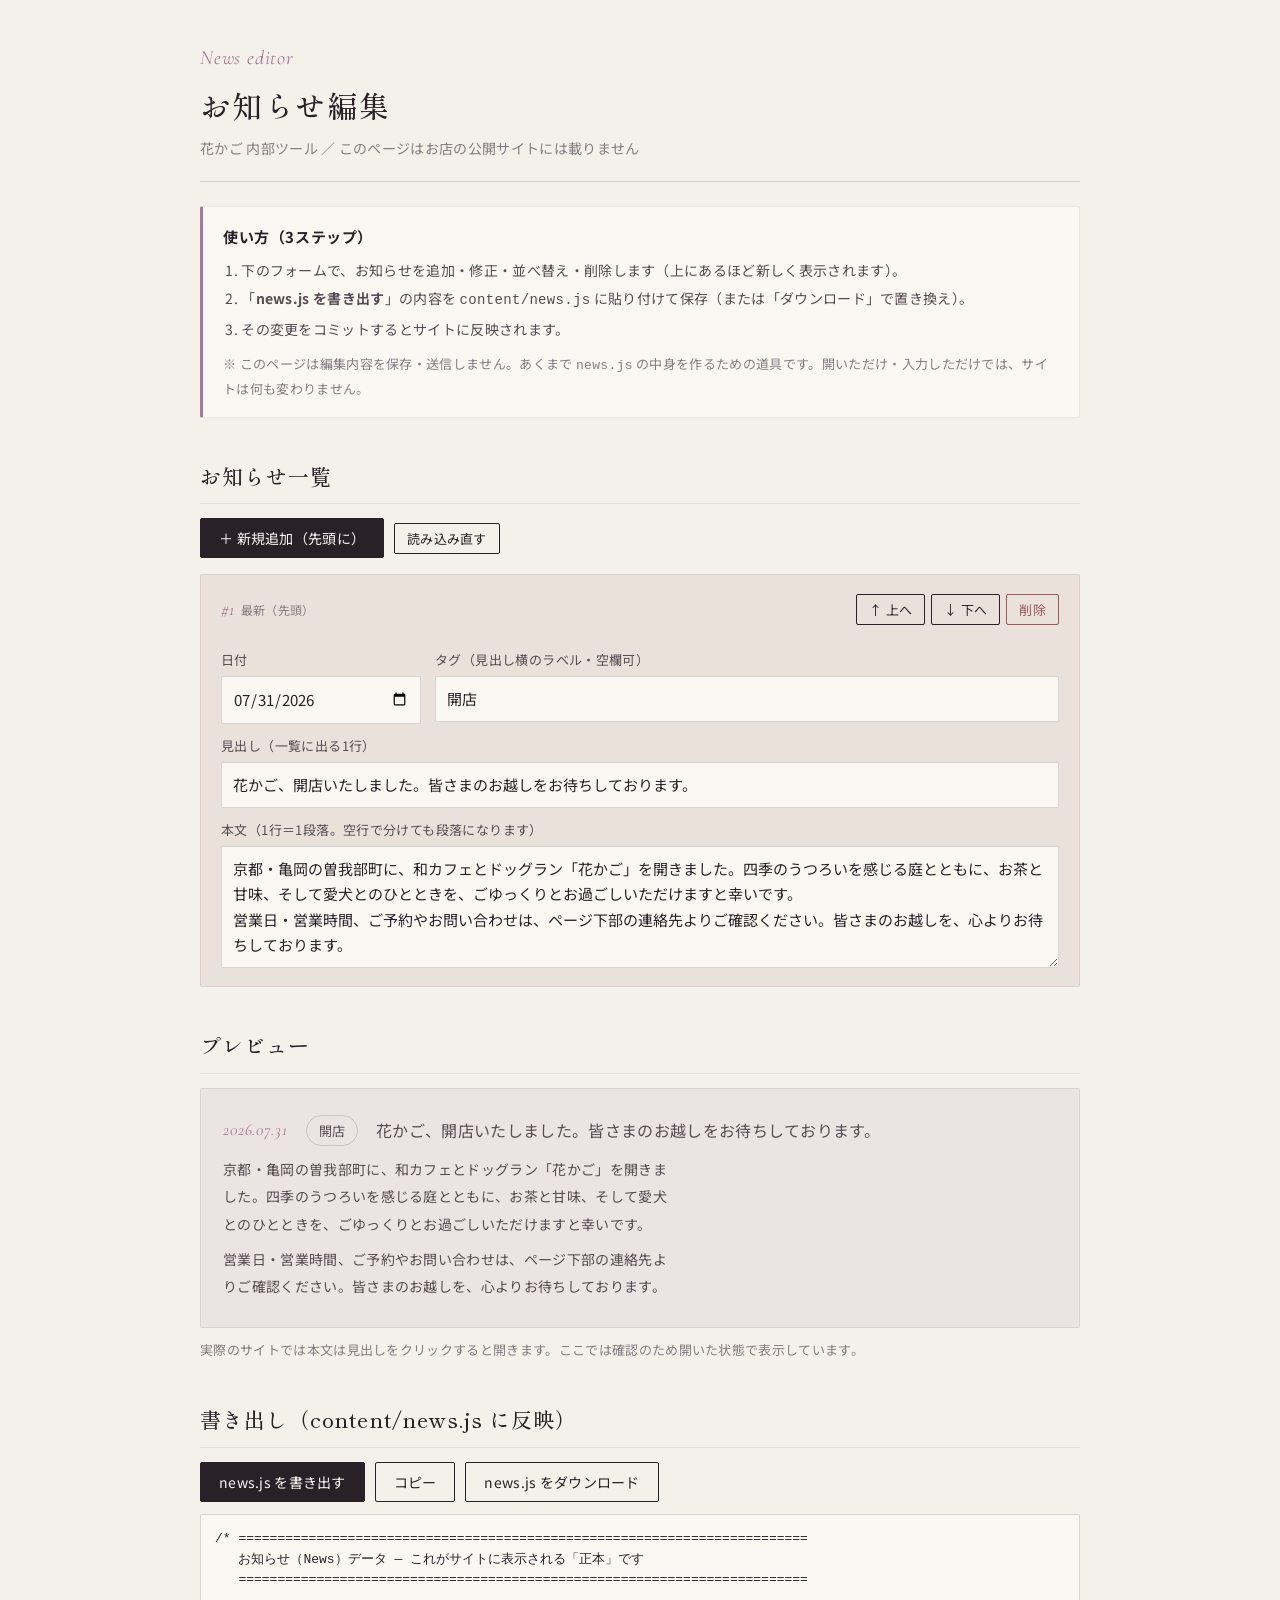
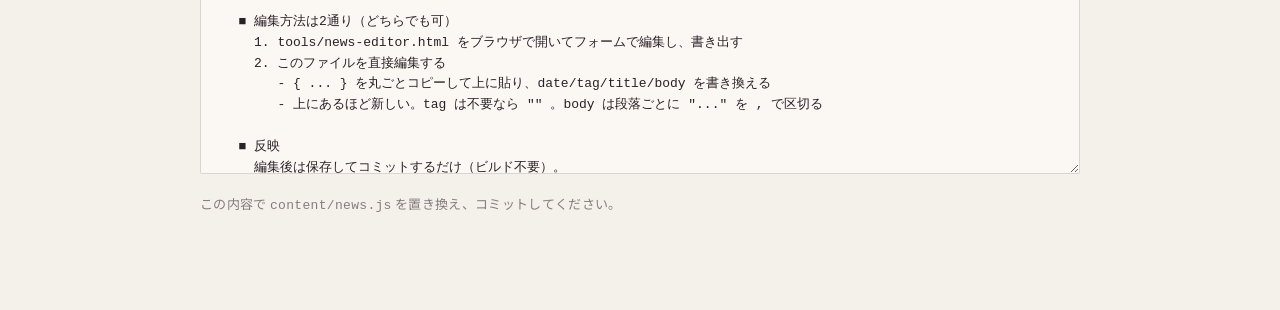
==== tools/news-editor.html @ 2a4c5643 "お知らせ編集用の静的エディタ(tools/news-editor.html)を追加 - ブラウザで開きフォームで追加/修正/並べ替え/削除→news.jsを書き出す - 現在のnews.jsを自動読込" ====
<!doctype html>
<html lang="ja">
<head>
<meta charset="utf-8">
<meta name="viewport" content="width=device-width, initial-scale=1">
<title>お知らせ編集 — 花かご（内部ツール）</title>
<link rel="icon" href="data:,">
<style>
  @import url('https://fonts.googleapis.com/css2?family=Shippori+Mincho:wght@500;600&family=Noto+Sans+JP:wght@300;400;500;700&family=Cormorant+Garamond:ital@1&display=swap');

  :root{
    --kinari:#f4f0ea; --kinari-2:#ebe4e3; --washi:#e9e1da; --shoji:#fbf8f4;
    --sumi:#2a2028; --sumi-2:#574c53; --sumi-3:#877c83; --sumi-4:#b6abb1;
    --hana:#aa7699; --hana-deep:#6b3f5c; --hana-pale:#eee1ea;
    --line:rgba(42,32,40,.16); --line-soft:rgba(42,32,40,.08);
    --jp:'Noto Sans JP','Hiragino Kaku Gothic ProN','Yu Gothic',sans-serif;
    --mincho:'Shippori Mincho','Hiragino Mincho ProN','Yu Mincho',serif;
    --en:'Cormorant Garamond',Georgia,serif;
  }
  *{box-sizing:border-box}
  body{
    margin:0; background:var(--kinari); color:var(--sumi);
    font-family:var(--jp); line-height:1.8; -webkit-font-smoothing:antialiased;
    letter-spacing:.02em;
  }
  .wrap{max-width:920px; margin:0 auto; padding:40px 20px 96px}

  header.page{border-bottom:1px solid var(--line); padding-bottom:20px; margin-bottom:24px}
  header.page .eyebrow{font-family:var(--en); font-style:italic; color:var(--hana); font-size:20px; letter-spacing:.04em}
  header.page h1{font-family:var(--mincho); font-weight:500; font-size:30px; letter-spacing:.06em; margin:2px 0 4px}
  header.page .sub{color:var(--sumi-3); font-size:14px}

  .guide{background:var(--shoji); border:1px solid var(--line-soft); border-left:3px solid var(--hana); padding:16px 20px; margin-bottom:32px; border-radius:2px}
  .guide h2{font-size:15px; margin:0 0 8px; letter-spacing:.04em}
  .guide ol{margin:0; padding-left:1.3em; font-size:14px; color:var(--sumi-2)}
  .guide li{margin:3px 0}
  .guide .note{font-size:13px; color:var(--sumi-3); margin:10px 0 0}

  h2.sec{font-family:var(--mincho); font-weight:500; font-size:21px; letter-spacing:.05em; margin:40px 0 14px; padding-bottom:8px; border-bottom:1px solid var(--line-soft)}

  .toolbar{display:flex; gap:10px; align-items:center; margin-bottom:16px; flex-wrap:wrap}

  button{
    font-family:var(--jp); font-size:14px; letter-spacing:.02em; cursor:pointer;
    border:1px solid var(--sumi); background:var(--sumi); color:var(--shoji);
    padding:9px 18px; border-radius:2px; transition:background .2s, transform .08s;
  }
  button:hover{background:#241a22}
  button:active{transform:scale(.98)}
  button.ghost{background:transparent; color:var(--sumi)}
  button.ghost:hover{background:rgba(42,38,34,.06)}
  button.small{padding:5px 12px; font-size:13px}
  button.danger{border-color:#9a5a5a; color:#9a5a5a; background:transparent}
  button.danger:hover{background:rgba(154,90,90,.08)}

  /* editor items */
  .item{background:var(--washi); border:1px solid var(--line-soft); border-radius:2px; padding:18px 20px; margin-bottom:16px}
  .item-head{display:flex; align-items:center; justify-content:space-between; margin-bottom:12px}
  .item-no{font-family:var(--en); font-style:italic; color:var(--hana); font-size:18px}
  .item-no small{font-family:var(--jp); font-style:normal; color:var(--sumi-3); font-size:12px; margin-left:6px}
  .move{display:flex; gap:6px}
  label.field{display:block; margin:10px 0 0; font-size:13px; color:var(--sumi-2); letter-spacing:.03em}
  label.field input, label.field textarea{
    display:block; width:100%; margin-top:5px; font-family:var(--jp); font-size:15px; color:var(--sumi);
    background:var(--shoji); border:1px solid var(--line); border-radius:2px; padding:9px 11px; line-height:1.7;
  }
  label.field textarea{resize:vertical; min-height:84px}
  label.field input:focus, label.field textarea:focus{outline:none; border-color:var(--hana)}
  .row2{display:grid; grid-template-columns:200px 1fr; gap:14px}
  .empty{color:var(--sumi-3); font-size:14px; padding:12px 0}

  /* preview */
  .pv{background:var(--kinari-2); border:1px solid var(--line-soft); border-radius:2px; padding:8px 22px}
  .pv-item{border-top:1px solid var(--line-soft); padding:18px 0}
  .pv-item:first-child{border-top:0}
  .pv-head{display:grid; grid-template-columns:auto auto 1fr; gap:18px; align-items:center}
  .pv-date{font-family:var(--en); font-style:italic; color:var(--hana); font-size:17px; letter-spacing:.05em}
  .pv-chip{justify-self:start; font-size:13px; padding:3px 12px; border-radius:999px; border:1px solid var(--line); color:var(--sumi-2)}
  .pv-title{font-size:16px; color:var(--sumi-2)}
  .pv-body{margin-top:10px; color:var(--sumi-2); font-size:14px; line-height:1.95; max-width:56ch}
  .pv-body p{margin:0}
  .pv-body p + p{margin-top:8px}
  .pv-head.no-chip{grid-template-columns:auto 1fr}
  @media(max-width:560px){
    .pv-head{grid-template-columns:1fr; gap:4px}
    .row2{grid-template-columns:1fr}
  }

  /* output */
  .out-actions{display:flex; gap:10px; margin-bottom:12px; flex-wrap:wrap; align-items:center}
  #out{width:100%; min-height:260px; font-family:ui-monospace,'SFMono-Regular',Consolas,'Courier New',monospace; font-size:13px; line-height:1.6; color:var(--sumi); background:var(--shoji); border:1px solid var(--line); border-radius:2px; padding:14px; white-space:pre; overflow:auto}
  .hint{font-size:13px; color:var(--sumi-3); margin:10px 0 0}
  #toast{position:fixed; left:50%; bottom:28px; transform:translateX(-50%) translateY(20px); background:var(--sumi); color:var(--shoji); padding:10px 20px; border-radius:2px; font-size:14px; opacity:0; pointer-events:none; transition:opacity .25s, transform .25s}
  #toast.show{opacity:1; transform:translateX(-50%) translateY(0)}
</style>
</head>
<body>
  <div class="wrap">

    <header class="page">
      <span class="eyebrow">News editor</span>
      <h1>お知らせ編集</h1>
      <div class="sub">花かご 内部ツール ／ このページはお店の公開サイトには載りません</div>
    </header>

    <div class="guide">
      <h2>使い方（3ステップ）</h2>
      <ol>
        <li>下のフォームで、お知らせを追加・修正・並べ替え・削除します（上にあるほど新しく表示されます）。</li>
        <li>「<strong>news.js を書き出す</strong>」の内容を <code>content/news.js</code> に貼り付けて保存（または「ダウンロード」で置き換え）。</li>
        <li>その変更をコミットするとサイトに反映されます。</li>
      </ol>
      <p class="note">※ このページは編集内容を保存・送信しません。あくまで <code>news.js</code> の中身を作るための道具です。開いただけ・入力しただけでは、サイトは何も変わりません。</p>
    </div>

    <h2 class="sec">お知らせ一覧</h2>
    <div class="toolbar">
      <button id="addBtn">＋ 新規追加（先頭に）</button>
      <button id="reloadBtn" class="ghost small">読み込み直す</button>
    </div>
    <div id="list"></div>

    <h2 class="sec">プレビュー</h2>
    <div class="pv" id="pvList"></div>
    <p class="hint">実際のサイトでは本文は見出しをクリックすると開きます。ここでは確認のため開いた状態で表示しています。</p>

    <h2 class="sec">書き出し（content/news.js に反映）</h2>
    <div class="out-actions">
      <button id="genBtn">news.js を書き出す</button>
      <button id="copyBtn" class="ghost">コピー</button>
      <button id="dlBtn" class="ghost">news.js をダウンロード</button>
    </div>
    <textarea id="out" readonly spellcheck="false"></textarea>
    <p class="hint">この内容で <code>content/news.js</code> を置き換え、コミットしてください。</p>

  </div>

  <div id="toast"></div>

  <!-- 現在のお知らせデータを読み込む（表示は onload の app 側で行う） -->
  <script src="../content/news.js"></script>
  <script>
  (function(){
    "use strict";

    var HEADER =
      "/* =========================================================================\n" +
      "   お知らせ（News）データ ― これがサイトに表示される「正本」です\n" +
      "   =========================================================================\n" +
      "\n" +
      "   ■ 編集方法は2通り（どちらでも可）\n" +
      "     1. tools/news-editor.html をブラウザで開いてフォームで編集し、書き出す\n" +
      "     2. このファイルを直接編集する\n" +
      "        - { ... } を丸ごとコピーして上に貼り、date/tag/title/body を書き換える\n" +
      "        - 上にあるほど新しい。tag は不要なら \"\" 。body は段落ごとに \"...\" を , で区切る\n" +
      "\n" +
      "   ■ 反映\n" +
      "     編集後は保存してコミットするだけ（ビルド不要）。\n" +
      "   ========================================================================= */\n";

    var items = [];
    var listEl = document.getElementById('list');
    var pvEl   = document.getElementById('pvList');
    var outEl  = document.getElementById('out');

    function pad(x){ x = String(x); return x.length < 2 ? '0' + x : x; }
    // "2026.07.31" -> "2026-07-31"（<input type=date> 用）
    function dotToInput(d){
      var m = String(d || '').split('.');
      if (m.length === 3) return m[0] + '-' + pad(m[1]) + '-' + pad(m[2]);
      return '';
    }
    // "2026-07-31" -> "2026.07.31"（サイト表示用）
    function inputToDot(v){
      var m = String(v || '').split('-');
      if (m.length === 3) return m[0] + '.' + pad(m[1]) + '.' + pad(m[2]);
      return String(v || '');
    }
    function escHtml(s){
      return String(s == null ? '' : s)
        .replace(/&/g,'&amp;').replace(/</g,'&lt;').replace(/>/g,'&gt;');
    }
    function escAttr(s){ return escHtml(s).replace(/"/g,'&quot;'); }

    function loadFromData(){
      var src = Array.isArray(window.HANAKAGO_NEWS) ? window.HANAKAGO_NEWS : [];
      items = src.map(function(n){
        return {
          date:  n.date || '',
          tag:   n.tag  || '',
          title: n.title || '',
          body:  Array.isArray(n.body) ? n.body.slice() : (n.body ? [String(n.body)] : [])
        };
      });
    }

    function renderList(){
      if (!items.length){
        listEl.innerHTML = '<div class="empty">お知らせがありません。「＋ 新規追加」から作成してください。</div>';
        return;
      }
      var html = items.map(function(it, i){
        return '' +
          '<div class="item" data-i="' + i + '">' +
            '<div class="item-head">' +
              '<span class="item-no">#' + (i + 1) + '<small>' + (i === 0 ? '最新（先頭）' : '') + '</small></span>' +
              '<div class="move">' +
                '<button class="ghost small" data-act="up"'   + (i === 0 ? ' disabled' : '') + '>↑ 上へ</button>' +
                '<button class="ghost small" data-act="down"' + (i === items.length - 1 ? ' disabled' : '') + '>↓ 下へ</button>' +
                '<button class="danger small" data-act="del">削除</button>' +
              '</div>' +
            '</div>' +
            '<div class="row2">' +
              '<label class="field">日付' +
                '<input type="date" data-f="date" value="' + dotToInput(it.date) + '">' +
              '</label>' +
              '<label class="field">タグ（見出し横のラベル・空欄可）' +
                '<input type="text" data-f="tag" value="' + escAttr(it.tag) + '" placeholder="例：開店 / 催し / 営業">' +
              '</label>' +
            '</div>' +
            '<label class="field">見出し（一覧に出る1行）' +
              '<input type="text" data-f="title" value="' + escAttr(it.title) + '" placeholder="例：花かご、開店いたしました。">' +
            '</label>' +
            '<label class="field">本文（1行＝1段落。空行で分けても段落になります）' +
              '<textarea data-f="body" rows="4" placeholder="本文を入力…">' + escHtml(it.body.join('\n')) + '</textarea>' +
            '</label>' +
          '</div>';
      }).join('');
      listEl.innerHTML = html;
    }

    function renderPreview(){
      if (!items.length){ pvEl.innerHTML = '<div class="empty">（表示するお知らせはありません）</div>'; return; }
      pvEl.innerHTML = items.map(function(it){
        var hasChip = !!(it.tag && it.tag.trim());
        var paras = it.body.filter(function(p){ return p && p.trim() !== ''; });
        var bodyHtml = paras.length
          ? paras.map(function(p){ return '<p>' + escHtml(p) + '</p>'; }).join('')
          : '';
        return '' +
          '<div class="pv-item">' +
            '<div class="pv-head' + (hasChip ? '' : ' no-chip') + '">' +
              '<span class="pv-date">' + escHtml(it.date || '日付未入力') + '</span>' +
              (hasChip ? '<span class="pv-chip">' + escHtml(it.tag) + '</span>' : '') +
              '<span class="pv-title">' + escHtml(it.title || '（見出し未入力）') + '</span>' +
            '</div>' +
            (bodyHtml ? '<div class="pv-body">' + bodyHtml + '</div>' : '') +
          '</div>';
      }).join('');
    }

    function buildFile(){
      var esc = function(s){ return JSON.stringify(String(s == null ? '' : s)); };
      var blocks = items.map(function(it){
        var paras = it.body.filter(function(p){ return p && p.trim() !== ''; });
        var bodyStr = paras.length
          ? 'body: [\n' + paras.map(function(p){ return '      ' + esc(p); }).join(',\n') + '\n    ]'
          : 'body: []';
        return '  {\n' +
          '    date:  ' + esc(it.date) + ',\n' +
          '    tag:   ' + esc(it.tag)  + ',\n' +
          '    title: ' + esc(it.title) + ',\n' +
          '    ' + bodyStr + '\n' +
          '  }';
      });
      var arr = blocks.length ? '\n\n' + blocks.join(',\n\n') + '\n\n' : '\n';
      return HEADER + '\nwindow.HANAKAGO_NEWS = [' + arr + '];\n';
    }

    function refreshOutput(){ outEl.value = buildFile(); }

    function renderAll(){ renderList(); renderPreview(); refreshOutput(); }

    // --- 入力（テキスト系）: モデル更新 + プレビュー/出力のみ更新（一覧は再描画しない=カーソル維持）
    listEl.addEventListener('input', function(e){
      var f = e.target.getAttribute('data-f');
      if (!f) return;
      var card = e.target.closest('.item');
      var i = Number(card.getAttribute('data-i'));
      if (isNaN(i) || !items[i]) return;
      if (f === 'date')  items[i].date  = inputToDot(e.target.value);
      if (f === 'tag')   items[i].tag   = e.target.value;
      if (f === 'title') items[i].title = e.target.value;
      if (f === 'body')  items[i].body  = e.target.value.split(/\n+/).map(function(s){ return s.trim(); }).filter(Boolean);
      renderPreview();
      refreshOutput();
    });

    // --- 構造操作（上下・削除）: 一覧ごと再描画
    listEl.addEventListener('click', function(e){
      var btn = e.target.closest('button[data-act]');
      if (!btn) return;
      var card = e.target.closest('.item');
      var i = Number(card.getAttribute('data-i'));
      var act = btn.getAttribute('data-act');
      if (act === 'up' && i > 0){ var t = items[i-1]; items[i-1] = items[i]; items[i] = t; }
      else if (act === 'down' && i < items.length - 1){ var u = items[i+1]; items[i+1] = items[i]; items[i] = u; }
      else if (act === 'del'){
        if (!confirm('このお知らせを削除しますか？')) return;
        items.splice(i, 1);
      }
      renderAll();
    });

    document.getElementById('addBtn').addEventListener('click', function(){
      items.unshift({ date:'', tag:'', title:'', body:[] });
      renderAll();
      var first = listEl.querySelector('.item input[data-f="date"]');
      if (first) first.focus();
      window.scrollTo({ top: 0, behavior: 'smooth' });
    });

    document.getElementById('reloadBtn').addEventListener('click', function(){
      if (!confirm('編集中の内容を破棄して、現在の news.js を読み込み直しますか？')) return;
      loadFromData(); renderAll();
    });

    document.getElementById('genBtn').addEventListener('click', function(){
      refreshOutput();
      outEl.scrollIntoView({ behavior:'smooth', block:'center' });
      toast('書き出しました');
    });

    document.getElementById('copyBtn').addEventListener('click', function(){
      refreshOutput();
      var text = outEl.value;
      function done(){ toast('コピーしました'); }
      if (navigator.clipboard && navigator.clipboard.writeText){
        navigator.clipboard.writeText(text).then(done, fallback);
      } else { fallback(); }
      function fallback(){ outEl.removeAttribute('readonly'); outEl.select(); try{ document.execCommand('copy'); done(); }catch(_){ toast('コピーできませんでした。手動で選択してください'); } outEl.setAttribute('readonly',''); window.getSelection().removeAllRanges(); }
    });

    document.getElementById('dlBtn').addEventListener('click', function(){
      refreshOutput();
      var blob = new Blob([outEl.value], { type:'text/javascript;charset=utf-8' });
      var url = URL.createObjectURL(blob);
      var a = document.createElement('a');
      a.href = url; a.download = 'news.js';
      document.body.appendChild(a); a.click(); document.body.removeChild(a);
      setTimeout(function(){ URL.revokeObjectURL(url); }, 1000);
      toast('news.js をダウンロードしました');
    });

    var toastTimer;
    function toast(msg){
      var t = document.getElementById('toast');
      t.textContent = msg; t.classList.add('show');
      clearTimeout(toastTimer);
      toastTimer = setTimeout(function(){ t.classList.remove('show'); }, 1800);
    }

    // 初期化
    loadFromData();
    renderAll();
  })();
  </script>
</body>
</html>
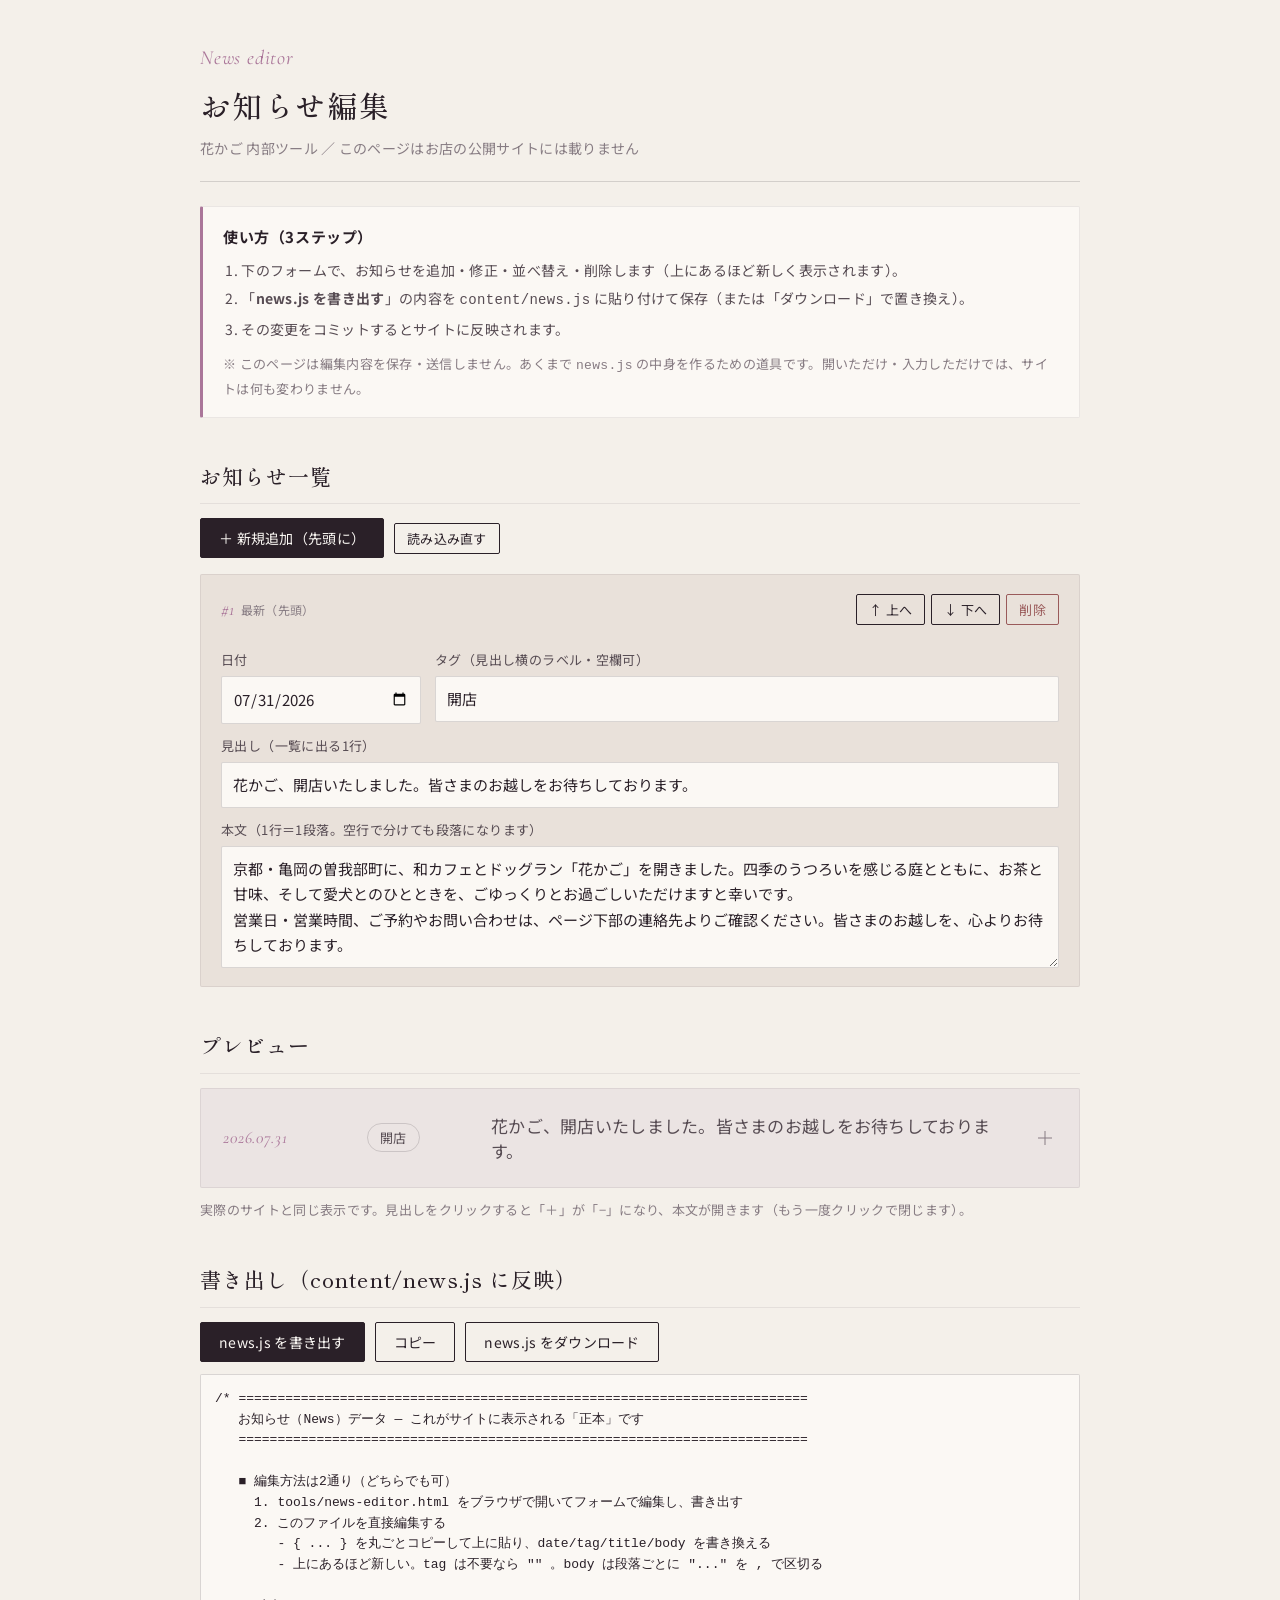
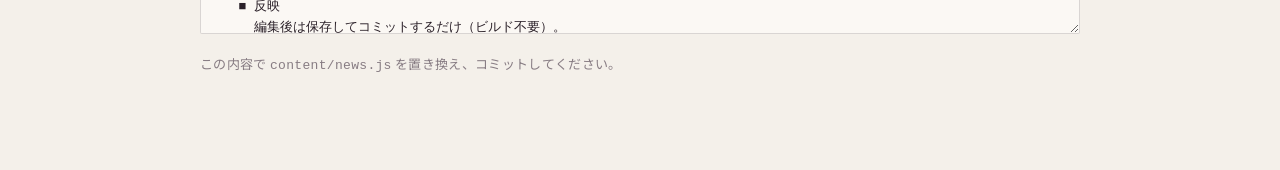
==== commit cf08ca40: "エディタのプレビューを実サイトと同じ＋アコーディオン表示に変更 - 見出しをボタン化し、クリックで＋→−・本文をスライド開閉（実サイトのCSSを移植） - 開閉状態は編集中も保持（項目ごとの一時IDで" ====
--- a/tools/news-editor.html
+++ b/tools/news-editor.html
@@ -69,20 +69,40 @@
   .row2{display:grid; grid-template-columns:200px 1fr; gap:14px}
   .empty{color:var(--sumi-3); font-size:14px; padding:12px 0}
 
-  /* preview */
-  .pv{background:var(--kinari-2); border:1px solid var(--line-soft); border-radius:2px; padding:8px 22px}
-  .pv-item{border-top:1px solid var(--line-soft); padding:18px 0}
+  /* preview — 実サイトと同じアコーディオン挙動 */
+  .pv{background:var(--kinari-2); border:1px solid var(--line-soft); border-radius:2px; padding:0 22px; list-style:none; margin:0}
+  .pv-item{border-top:1px solid var(--line-soft)}
   .pv-item:first-child{border-top:0}
-  .pv-head{display:grid; grid-template-columns:auto auto 1fr; gap:18px; align-items:center}
+  .pv-head{
+    width:100%; background:transparent; border:0; cursor:pointer; text-align:left; color:inherit;
+    display:grid; grid-template-columns:120px 100px 1fr 24px; gap:24px; align-items:center;
+    padding:24px 0; font-family:var(--jp); letter-spacing:.02em;
+  }
+  .pv-head:hover{background:rgba(255,255,255,.30)}
   .pv-date{font-family:var(--en); font-style:italic; color:var(--hana); font-size:17px; letter-spacing:.05em}
-  .pv-chip{justify-self:start; font-size:13px; padding:3px 12px; border-radius:999px; border:1px solid var(--line); color:var(--sumi-2)}
-  .pv-title{font-size:16px; color:var(--sumi-2)}
-  .pv-body{margin-top:10px; color:var(--sumi-2); font-size:14px; line-height:1.95; max-width:56ch}
-  .pv-body p{margin:0}
-  .pv-body p + p{margin-top:8px}
-  .pv-head.no-chip{grid-template-columns:auto 1fr}
+  .pv-chip{justify-self:start; font-size:13px; padding:4px 12px; border-radius:999px; border:1px solid var(--line); color:var(--sumi-2)}
+  .pv-title{font-size:17px; color:var(--sumi-2)}
+  .pv-chev{width:24px; height:24px; position:relative; display:inline-block; transition:transform .24s cubic-bezier(.22,.61,.36,1); color:var(--sumi-3)}
+  .pv-chev::before,.pv-chev::after{content:''; position:absolute; background:currentColor; left:50%; top:50%; transform:translate(-50%,-50%)}
+  .pv-chev::before{width:14px; height:1px}
+  .pv-chev::after{width:1px; height:14px; transition:opacity .24s ease}
+  .pv-head[aria-expanded="true"] .pv-chev{transform:rotate(180deg); color:var(--hana)}
+  .pv-head[aria-expanded="true"] .pv-chev::after{opacity:0}
+  .pv-body{display:grid; grid-template-rows:0fr; transition:grid-template-rows .32s cubic-bezier(.22,.61,.36,1)}
+  .pv-head[aria-expanded="true"] + .pv-body{grid-template-rows:1fr}
+  .pv-body-inner{overflow:hidden; display:grid; grid-template-columns:120px 100px 1fr 24px; gap:24px}
+  .pv-head[aria-expanded="true"] + .pv-body .pv-body-inner{padding:0 0 32px}
+  .pv-body-text{grid-column:3 / 4; color:var(--sumi-2); font-size:15px; line-height:1.95; max-width:56ch}
+  .pv-body-text p{margin:0}
+  .pv-body-text p + p{margin-top:12px}
   @media(max-width:560px){
-    .pv-head{grid-template-columns:1fr; gap:4px}
+    .pv-head{grid-template-columns:1fr 24px; gap:4px 12px}
+    .pv-date{grid-column:1; grid-row:1; font-size:14px}
+    .pv-chip{grid-column:1; grid-row:2}
+    .pv-title{grid-column:1; grid-row:3; font-size:15px; margin-top:4px}
+    .pv-chev{grid-column:2; grid-row:1 / 4; align-self:center}
+    .pv-body-inner{grid-template-columns:1fr; padding-right:24px}
+    .pv-body-text{grid-column:1}
     .row2{grid-template-columns:1fr}
   }
 
@@ -121,8 +141,8 @@
     <div id="list"></div>
 
     <h2 class="sec">プレビュー</h2>
-    <div class="pv" id="pvList"></div>
-    <p class="hint">実際のサイトでは本文は見出しをクリックすると開きます。ここでは確認のため開いた状態で表示しています。</p>
+    <ul class="pv" id="pvList"></ul>
+    <p class="hint">実際のサイトと同じ表示です。見出しをクリックすると「＋」が「−」になり、本文が開きます（もう一度クリックで閉じます）。</p>
 
     <h2 class="sec">書き出し（content/news.js に反映）</h2>
     <div class="out-actions">
@@ -159,6 +179,8 @@
       "   ========================================================================= */\n";
 
     var items = [];
+    var nextId = 1;                 // 各項目に振る一時ID（開閉状態の追跡用。news.js には出力しない）
+    var expanded = {};              // { id: true } … プレビューで開いている項目
     var listEl = document.getElementById('list');
     var pvEl   = document.getElementById('pvList');
     var outEl  = document.getElementById('out');
@@ -184,8 +206,10 @@
 
     function loadFromData(){
       var src = Array.isArray(window.HANAKAGO_NEWS) ? window.HANAKAGO_NEWS : [];
+      expanded = {};
       items = src.map(function(n){
         return {
+          _id:   nextId++,
           date:  n.date || '',
           tag:   n.tag  || '',
           title: n.title || '',
@@ -230,22 +254,24 @@
     }
 
     function renderPreview(){
-      if (!items.length){ pvEl.innerHTML = '<div class="empty">（表示するお知らせはありません）</div>'; return; }
+      if (!items.length){ pvEl.innerHTML = '<li class="empty" style="list-style:none">（表示するお知らせはありません）</li>'; return; }
       pvEl.innerHTML = items.map(function(it){
         var hasChip = !!(it.tag && it.tag.trim());
+        var isOpen  = !!expanded[it._id];
         var paras = it.body.filter(function(p){ return p && p.trim() !== ''; });
         var bodyHtml = paras.length
           ? paras.map(function(p){ return '<p>' + escHtml(p) + '</p>'; }).join('')
-          : '';
+          : '<p style="color:var(--sumi-3)">（本文未入力）</p>';
         return '' +
-          '<div class="pv-item">' +
-            '<div class="pv-head' + (hasChip ? '' : ' no-chip') + '">' +
+          '<li class="pv-item">' +
+            '<button type="button" class="pv-head" data-id="' + it._id + '" aria-expanded="' + (isOpen ? 'true' : 'false') + '">' +
               '<span class="pv-date">' + escHtml(it.date || '日付未入力') + '</span>' +
               (hasChip ? '<span class="pv-chip">' + escHtml(it.tag) + '</span>' : '') +
               '<span class="pv-title">' + escHtml(it.title || '（見出し未入力）') + '</span>' +
-            '</div>' +
-            (bodyHtml ? '<div class="pv-body">' + bodyHtml + '</div>' : '') +
-          '</div>';
+              '<span class="pv-chev" aria-hidden="true"></span>' +
+            '</button>' +
+            '<div class="pv-body"><div class="pv-body-inner"><div class="pv-body-text">' + bodyHtml + '</div></div></div>' +
+          '</li>';
       }).join('');
     }
 
@@ -302,8 +328,18 @@
       renderAll();
     });
 
+    // --- プレビューの開閉（実サイトと同じアコーディオン。状態は expanded に保持）
+    pvEl.addEventListener('click', function(e){
+      var head = e.target.closest('.pv-head');
+      if (!head) return;
+      var id = Number(head.getAttribute('data-id'));
+      var open = head.getAttribute('aria-expanded') === 'true';
+      head.setAttribute('aria-expanded', open ? 'false' : 'true');
+      if (open) delete expanded[id]; else expanded[id] = true;
+    });
+
     document.getElementById('addBtn').addEventListener('click', function(){
-      items.unshift({ date:'', tag:'', title:'', body:[] });
+      items.unshift({ _id: nextId++, date:'', tag:'', title:'', body:[] });
       renderAll();
       var first = listEl.querySelector('.item input[data-f="date"]');
       if (first) first.focus();
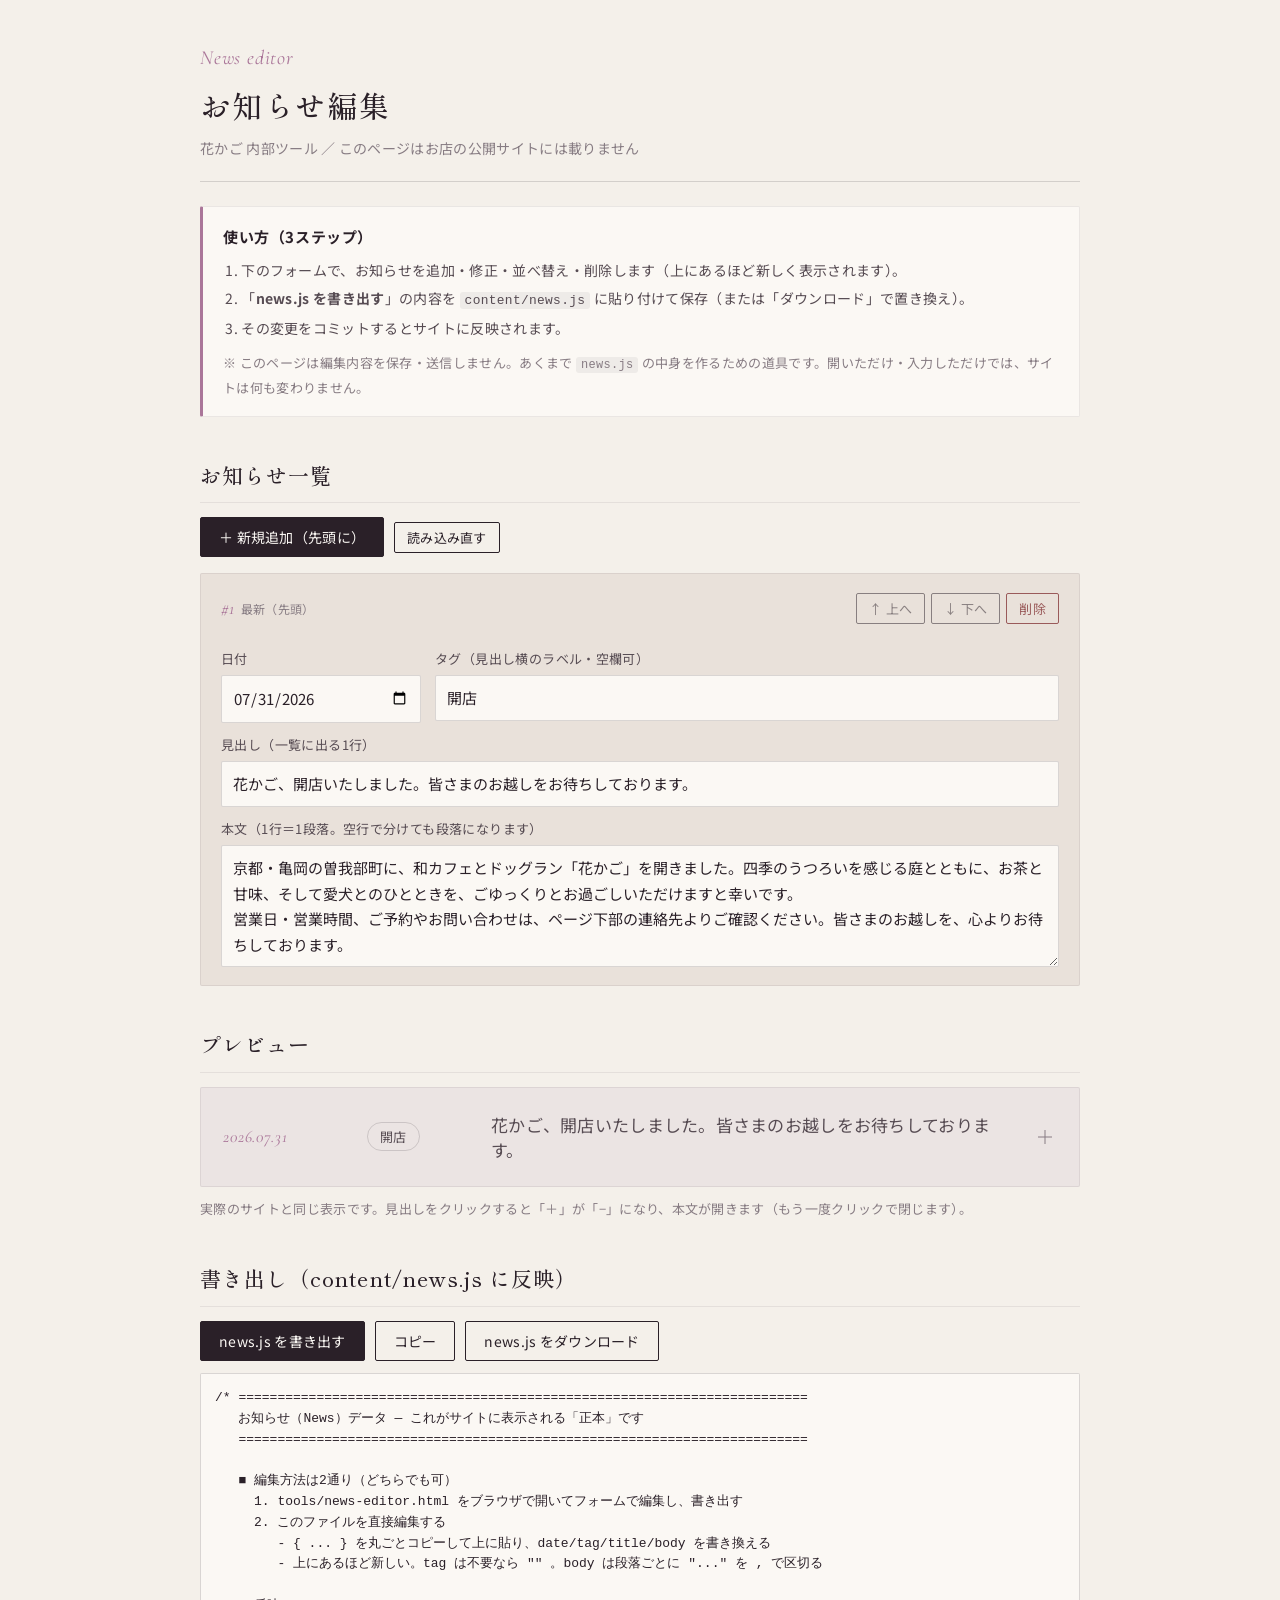
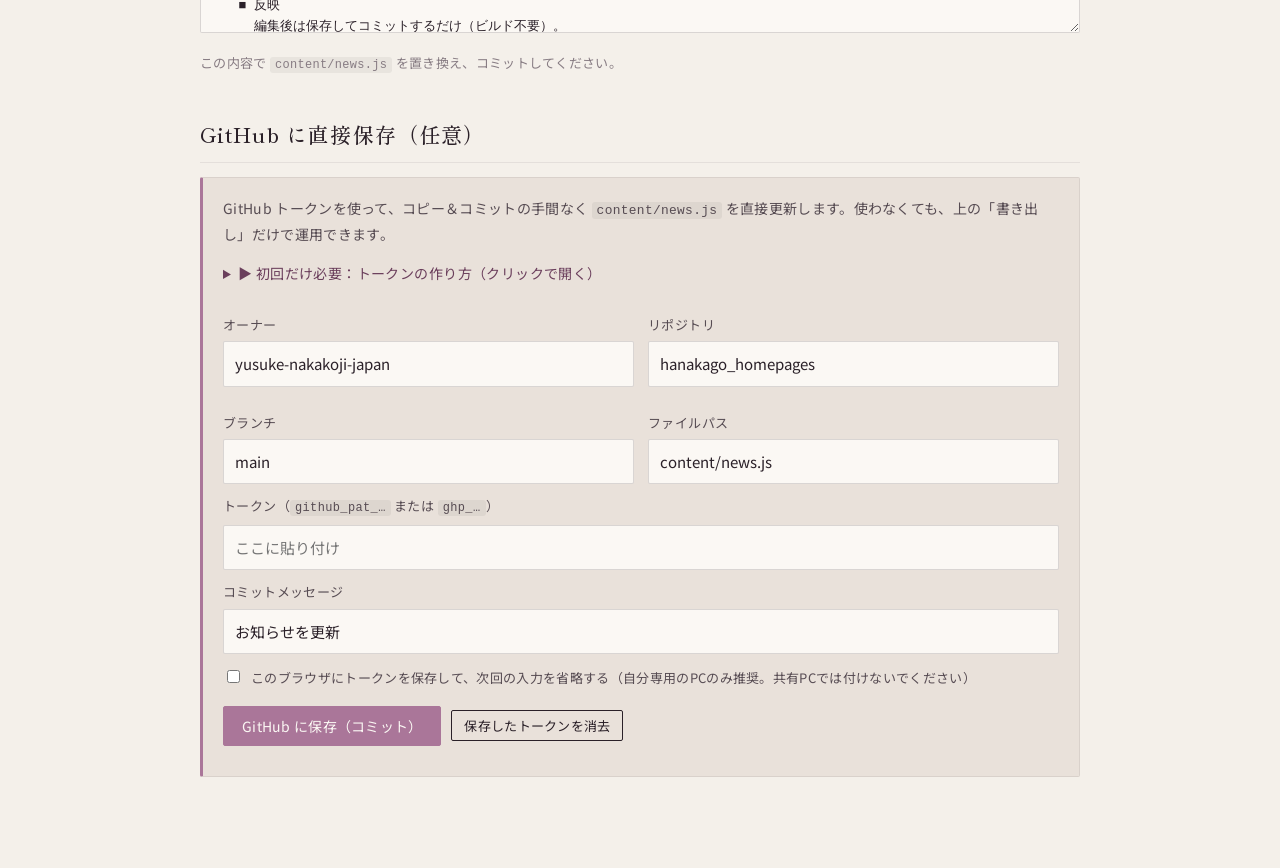
==== commit 99ba7474: "エディタにGitHub直接コミット機能(A-②)を追加 - トークン入力で content/news.js を GitHub Contents API 経由で直接更新 - sha取得→PUT、日本語は" ====
--- a/tools/news-editor.html
+++ b/tools/news-editor.html
@@ -112,6 +112,29 @@
   .hint{font-size:13px; color:var(--sumi-3); margin:10px 0 0}
   #toast{position:fixed; left:50%; bottom:28px; transform:translateX(-50%) translateY(20px); background:var(--sumi); color:var(--shoji); padding:10px 20px; border-radius:2px; font-size:14px; opacity:0; pointer-events:none; transition:opacity .25s, transform .25s}
   #toast.show{opacity:1; transform:translateX(-50%) translateY(0)}
+
+  code{font-family:ui-monospace,'SFMono-Regular',Consolas,monospace; font-size:.92em; background:rgba(42,32,40,.06); padding:1px 5px; border-radius:3px}
+  button.accent{background:var(--hana); border-color:var(--hana)}
+  button.accent:hover{background:var(--hana-deep); border-color:var(--hana-deep)}
+  button:disabled{opacity:.5; cursor:default}
+
+  /* GitHub 直接保存（A-②） */
+  .gh{background:var(--washi); border:1px solid var(--line-soft); border-left:3px solid var(--hana); border-radius:2px; padding:18px 20px}
+  .gh-lead{font-size:14px; color:var(--sumi-2); margin:0 0 14px}
+  .gh-help{margin:0 0 16px; font-size:13px; color:var(--sumi-2)}
+  .gh-help summary{cursor:pointer; color:var(--hana-deep); font-size:14px; letter-spacing:.03em}
+  .gh-help ol{margin:10px 0 6px; padding-left:1.4em}
+  .gh-help li{margin:4px 0}
+  .gh-help .note{color:var(--sumi-3); font-size:12px; margin:8px 0 0}
+  .gh-grid{display:grid; grid-template-columns:1fr 1fr; gap:14px}
+  .gh-remember{display:flex; gap:8px; align-items:flex-start; font-size:13px; color:var(--sumi-2); margin-top:12px; cursor:pointer}
+  .gh-remember input{margin-top:4px}
+  .gh-status{margin-top:14px; padding:12px 14px; border-radius:2px; font-size:14px; line-height:1.7; white-space:pre-wrap; word-break:break-word}
+  .gh-status.ok{background:rgba(124,138,85,.12); border:1px solid rgba(124,138,85,.35); color:#4d552f}
+  .gh-status.err{background:rgba(154,90,90,.10); border:1px solid rgba(154,90,90,.35); color:#8f4f4f}
+  .gh-status.busy{background:var(--shoji); border:1px solid var(--line); color:var(--sumi-2)}
+  .gh-status a{color:inherit}
+  @media(max-width:560px){ .gh-grid{grid-template-columns:1fr} }
 </style>
 </head>
 <body>
@@ -152,6 +175,42 @@
     </div>
     <textarea id="out" readonly spellcheck="false"></textarea>
     <p class="hint">この内容で <code>content/news.js</code> を置き換え、コミットしてください。</p>
+
+    <h2 class="sec">GitHub に直接保存（任意）</h2>
+    <div class="gh">
+      <p class="gh-lead">GitHub トークンを使って、コピー＆コミットの手間なく <code>content/news.js</code> を直接更新します。使わなくても、上の「書き出し」だけで運用できます。</p>
+
+      <details class="gh-help">
+        <summary>▶ 初回だけ必要：トークンの作り方（クリックで開く）</summary>
+        <ol>
+          <li>GitHub → 右上アイコン → <strong>Settings</strong> → 左下 <strong>Developer settings</strong> → <strong>Fine-grained personal access tokens</strong> → <strong>Generate new token</strong></li>
+          <li><strong>Repository access</strong>：「Only select repositories」→ <code>hanakago_homepages</code> を選択</li>
+          <li><strong>Permissions</strong> → Repository permissions → <strong>Contents</strong> を <strong>Read and write</strong> に設定</li>
+          <li>生成された <code>github_pat_…</code> をコピーし、下の「トークン」に貼り付け</li>
+        </ol>
+        <p class="note">※ トークンはこのリポジトリを書き換えられる鍵です。他人に渡さない・公開の場所に貼らないこと。上の権限（このリポジトリの Contents だけ）に絞れば、万一漏れても被害範囲を最小にできます。有効期限も短めがおすすめです。</p>
+      </details>
+
+      <div class="gh-grid">
+        <label class="field">オーナー<input type="text" id="ghOwner" value="yusuke-nakakoji-japan" autocomplete="off"></label>
+        <label class="field">リポジトリ<input type="text" id="ghRepo" value="hanakago_homepages" autocomplete="off"></label>
+        <label class="field">ブランチ<input type="text" id="ghBranch" value="main" autocomplete="off"></label>
+        <label class="field">ファイルパス<input type="text" id="ghPath" value="content/news.js" autocomplete="off"></label>
+      </div>
+      <label class="field">トークン（<code>github_pat_…</code> または <code>ghp_…</code>）
+        <input type="password" id="ghToken" placeholder="ここに貼り付け" autocomplete="off">
+      </label>
+      <label class="field">コミットメッセージ
+        <input type="text" id="ghMsg" value="お知らせを更新" autocomplete="off">
+      </label>
+      <label class="gh-remember"><input type="checkbox" id="ghRemember"> このブラウザにトークンを保存して、次回の入力を省略する（自分専用のPCのみ推奨。共有PCでは付けないでください）</label>
+
+      <div class="out-actions" style="margin-top:16px">
+        <button id="ghSaveBtn" class="accent">GitHub に保存（コミット）</button>
+        <button id="ghClearBtn" class="ghost small">保存したトークンを消去</button>
+      </div>
+      <div id="ghStatus" class="gh-status" hidden></div>
+    </div>
 
   </div>
 
@@ -378,6 +437,100 @@
       toast('news.js をダウンロードしました');
     });
 
+    /* ===== A-②：GitHub へ直接コミット ===== */
+    var GH_KEY = 'hanakago_news_gh_token';
+
+    function ghVal(id){ var el = document.getElementById(id); return el ? el.value.trim() : ''; }
+    function ghStatus(kind, html){
+      var el = document.getElementById('ghStatus');
+      el.hidden = false; el.className = 'gh-status ' + kind; el.innerHTML = html;
+    }
+    // 日本語を含む文字列を安全に base64 化（UTF-8 → base64）
+    function utf8ToBase64(str){
+      var bytes = new TextEncoder().encode(str), bin = '';
+      for (var i = 0; i < bytes.length; i++) bin += String.fromCharCode(bytes[i]);
+      return btoa(bin);
+    }
+    function ghHeaders(token){
+      return {
+        'Authorization': 'Bearer ' + token,
+        'Accept': 'application/vnd.github+json',
+        'X-GitHub-Api-Version': '2022-11-28',
+        'Content-Type': 'application/json'
+      };
+    }
+
+    // 保存済みトークンがあれば復元
+    try {
+      var savedTok = localStorage.getItem(GH_KEY);
+      if (savedTok) { document.getElementById('ghToken').value = savedTok; document.getElementById('ghRemember').checked = true; }
+    } catch (_e) {}
+
+    document.getElementById('ghSaveBtn').addEventListener('click', function(){
+      var owner  = ghVal('ghOwner'),
+          repo   = ghVal('ghRepo'),
+          branch = ghVal('ghBranch') || 'main',
+          pathf  = ghVal('ghPath'),
+          token  = document.getElementById('ghToken').value.trim(),
+          msg    = ghVal('ghMsg') || 'お知らせを更新';
+
+      if (!owner || !repo || !pathf) { ghStatus('err', 'オーナー・リポジトリ・ファイルパスを入力してください。'); return; }
+      if (!token) { ghStatus('err', 'トークンを入力してください。作り方は上の説明を開いてください。'); return; }
+
+      // 保存する/しないをここで反映
+      try {
+        if (document.getElementById('ghRemember').checked) localStorage.setItem(GH_KEY, token);
+        else localStorage.removeItem(GH_KEY);
+      } catch (_e) {}
+
+      refreshOutput();
+      var content = outEl.value;
+      var apiBase = 'https://api.github.com/repos/' + encodeURIComponent(owner) + '/' + encodeURIComponent(repo) +
+                    '/contents/' + pathf.split('/').map(encodeURIComponent).join('/');
+
+      var btn = this; btn.disabled = true;
+      ghStatus('busy', 'GitHub に接続しています…');
+
+      // 1) 現在のファイルの sha を取得（無ければ新規作成）
+      fetch(apiBase + '?ref=' + encodeURIComponent(branch), { headers: ghHeaders(token) })
+        .then(function(res){
+          if (res.status === 404) return { sha: undefined }; // 新規作成
+          if (res.status === 401) throw new Error('認証に失敗しました（401）。トークンが正しいか・期限切れでないか確認してください。');
+          if (res.status === 403) throw new Error('権限がありません（403）。トークンに「Contents: Read and write」があるか、対象リポジトリが選ばれているか確認してください。');
+          if (!res.ok) throw new Error('現在のファイル取得に失敗（' + res.status + '）。オーナー／リポジトリ／ブランチ／パスをご確認ください。');
+          return res.json();
+        })
+        // 2) PUT でコミット
+        .then(function(cur){
+          var body = { message: msg, content: utf8ToBase64(content), branch: branch };
+          if (cur && cur.sha) body.sha = cur.sha;
+          return fetch(apiBase, { method: 'PUT', headers: ghHeaders(token), body: JSON.stringify(body) });
+        })
+        .then(function(res){ return res.json().then(function(data){ return { ok: res.ok, status: res.status, data: data }; }); })
+        .then(function(r){
+          if (!r.ok) {
+            if (r.status === 409) throw new Error('競合しました（409）。他の変更が先に入っています。「読み込み直す」で最新を取り込み、再編集してから保存してください。');
+            var m = (r.data && r.data.message) ? r.data.message : ('HTTP ' + r.status);
+            throw new Error('保存に失敗（' + r.status + '）：' + m);
+          }
+          var url = (r.data.commit && r.data.commit.html_url) || '';
+          ghStatus('ok', '✅ 保存しました。GitHub Pages への反映まで数十秒〜数分かかります。' +
+                          (url ? '\nコミット: <a href="' + url + '" target="_blank" rel="noopener">' + url + '</a>' : ''));
+        })
+        .catch(function(err){
+          ghStatus('err', '⚠ ' + ((err && err.message) ? err.message : String(err)) +
+                          '\n（そもそも通信できない場合は、ネット接続や、ローカルで開いている場合はブラウザの制限をご確認ください）');
+        })
+        .then(function(){ btn.disabled = false; });
+    });
+
+    document.getElementById('ghClearBtn').addEventListener('click', function(){
+      try { localStorage.removeItem(GH_KEY); } catch (_e) {}
+      document.getElementById('ghToken').value = '';
+      document.getElementById('ghRemember').checked = false;
+      ghStatus('busy', '保存していたトークンを消去しました。');
+    });
+
     var toastTimer;
     function toast(msg){
       var t = document.getElementById('toast');
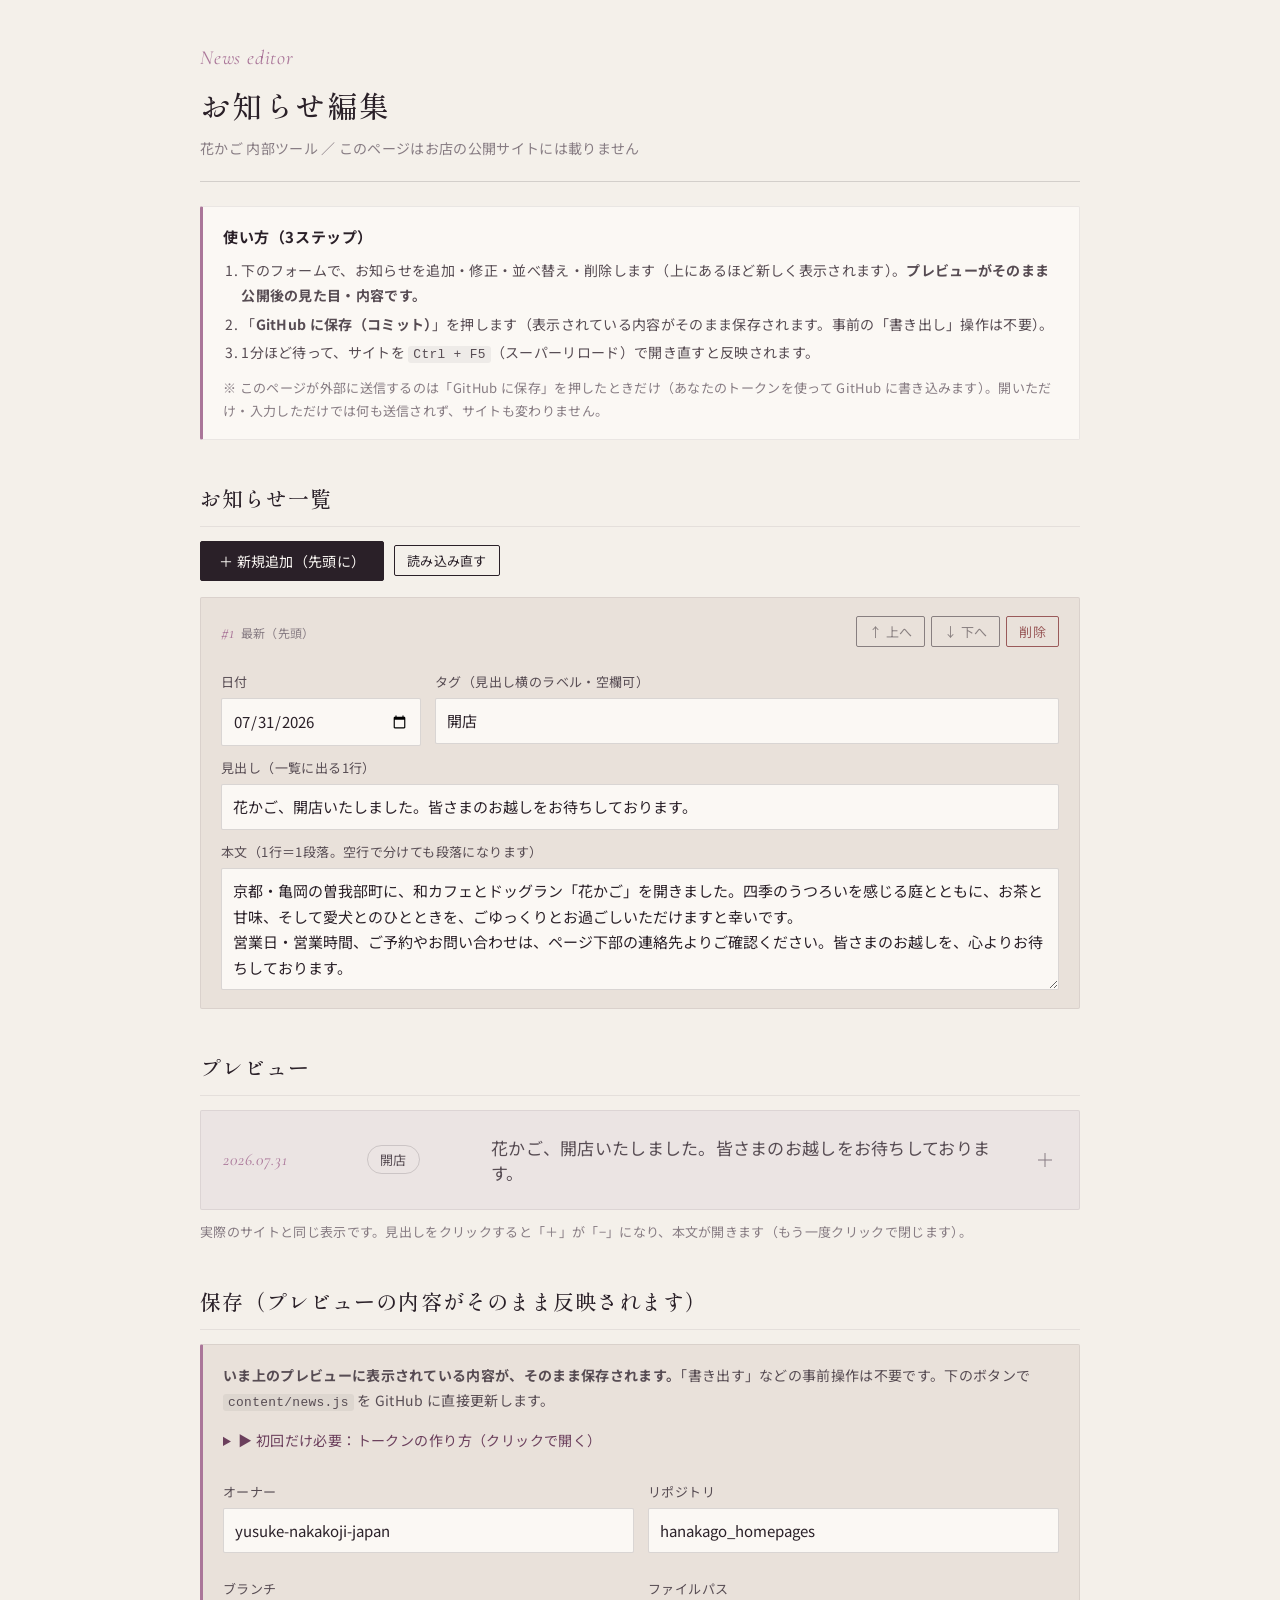
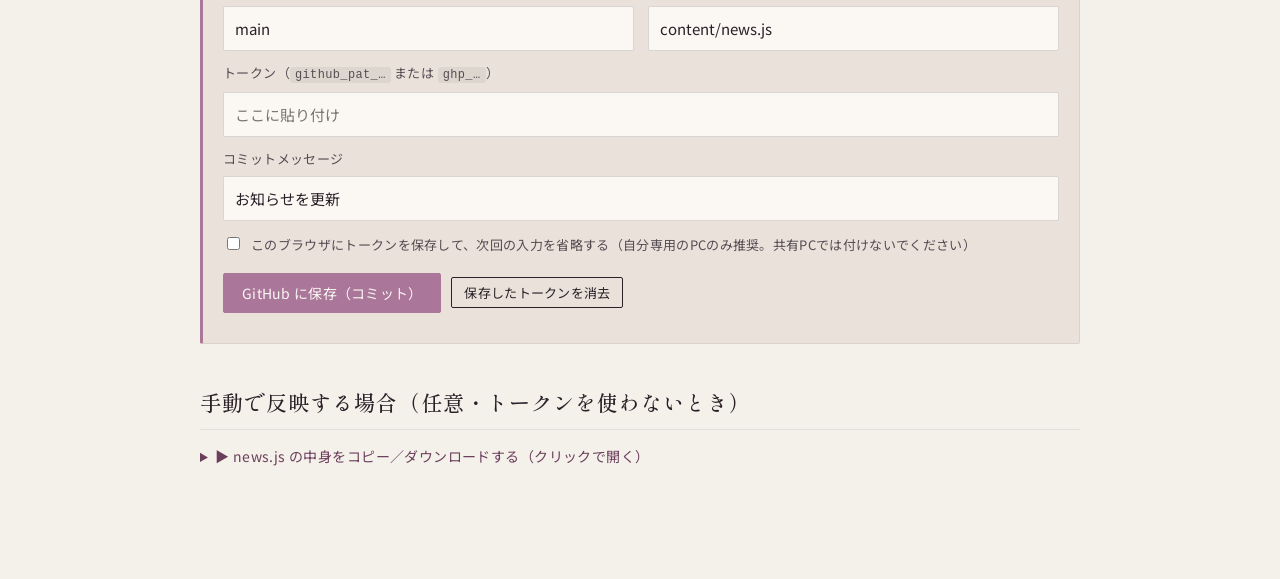
==== commit 0aee4b66: "エディタの「書き出す」ボタンを廃止しプレビュー内容を常に正とする - 保存/コピー/DLは押下時に現在のプレビュー内容から自動生成（事前操作不要） - GitHub保存を主要導線に昇格、手動コピー/D" ====
--- a/tools/news-editor.html
+++ b/tools/news-editor.html
@@ -149,11 +149,11 @@
     <div class="guide">
       <h2>使い方（3ステップ）</h2>
       <ol>
-        <li>下のフォームで、お知らせを追加・修正・並べ替え・削除します（上にあるほど新しく表示されます）。</li>
-        <li>「<strong>news.js を書き出す</strong>」の内容を <code>content/news.js</code> に貼り付けて保存（または「ダウンロード」で置き換え）。</li>
-        <li>その変更をコミットするとサイトに反映されます。</li>
+        <li>下のフォームで、お知らせを追加・修正・並べ替え・削除します（上にあるほど新しく表示されます）。<strong>プレビューがそのまま公開後の見た目・内容です。</strong></li>
+        <li>「<strong>GitHub に保存（コミット）</strong>」を押します（表示されている内容がそのまま保存されます。事前の「書き出し」操作は不要）。</li>
+        <li>1分ほど待って、サイトを <code>Ctrl + F5</code>（スーパーリロード）で開き直すと反映されます。</li>
       </ol>
-      <p class="note">※ このページは編集内容を保存・送信しません。あくまで <code>news.js</code> の中身を作るための道具です。開いただけ・入力しただけでは、サイトは何も変わりません。</p>
+      <p class="note">※ このページが外部に送信するのは「GitHub に保存」を押したときだけ（あなたのトークンを使って GitHub に書き込みます）。開いただけ・入力しただけでは何も送信されず、サイトも変わりません。</p>
     </div>
 
     <h2 class="sec">お知らせ一覧</h2>
@@ -167,18 +167,9 @@
     <ul class="pv" id="pvList"></ul>
     <p class="hint">実際のサイトと同じ表示です。見出しをクリックすると「＋」が「−」になり、本文が開きます（もう一度クリックで閉じます）。</p>
 
-    <h2 class="sec">書き出し（content/news.js に反映）</h2>
-    <div class="out-actions">
-      <button id="genBtn">news.js を書き出す</button>
-      <button id="copyBtn" class="ghost">コピー</button>
-      <button id="dlBtn" class="ghost">news.js をダウンロード</button>
-    </div>
-    <textarea id="out" readonly spellcheck="false"></textarea>
-    <p class="hint">この内容で <code>content/news.js</code> を置き換え、コミットしてください。</p>
-
-    <h2 class="sec">GitHub に直接保存（任意）</h2>
+    <h2 class="sec">保存（プレビューの内容がそのまま反映されます）</h2>
     <div class="gh">
-      <p class="gh-lead">GitHub トークンを使って、コピー＆コミットの手間なく <code>content/news.js</code> を直接更新します。使わなくても、上の「書き出し」だけで運用できます。</p>
+      <p class="gh-lead"><strong>いま上のプレビューに表示されている内容が、そのまま保存されます。</strong>「書き出す」などの事前操作は不要です。下のボタンで <code>content/news.js</code> を GitHub に直接更新します。</p>
 
       <details class="gh-help">
         <summary>▶ 初回だけ必要：トークンの作り方（クリックで開く）</summary>
@@ -211,6 +202,17 @@
       </div>
       <div id="ghStatus" class="gh-status" hidden></div>
     </div>
+
+    <h2 class="sec">手動で反映する場合（任意・トークンを使わないとき）</h2>
+    <details class="gh-help">
+      <summary>▶ news.js の中身をコピー／ダウンロードする（クリックで開く）</summary>
+      <p class="hint">編集すると自動で更新されます。トークンを使わず手動でコミットしたいときだけ使用します（この内容を <code>content/news.js</code> に貼り付け、または置き換えてコミット）。</p>
+      <div class="out-actions">
+        <button id="copyBtn" class="ghost">コピー</button>
+        <button id="dlBtn" class="ghost">news.js をダウンロード</button>
+      </div>
+      <textarea id="out" readonly spellcheck="false"></textarea>
+    </details>
 
   </div>
 
@@ -410,12 +412,6 @@
       loadFromData(); renderAll();
     });
 
-    document.getElementById('genBtn').addEventListener('click', function(){
-      refreshOutput();
-      outEl.scrollIntoView({ behavior:'smooth', block:'center' });
-      toast('書き出しました');
-    });
-
     document.getElementById('copyBtn').addEventListener('click', function(){
       refreshOutput();
       var text = outEl.value;
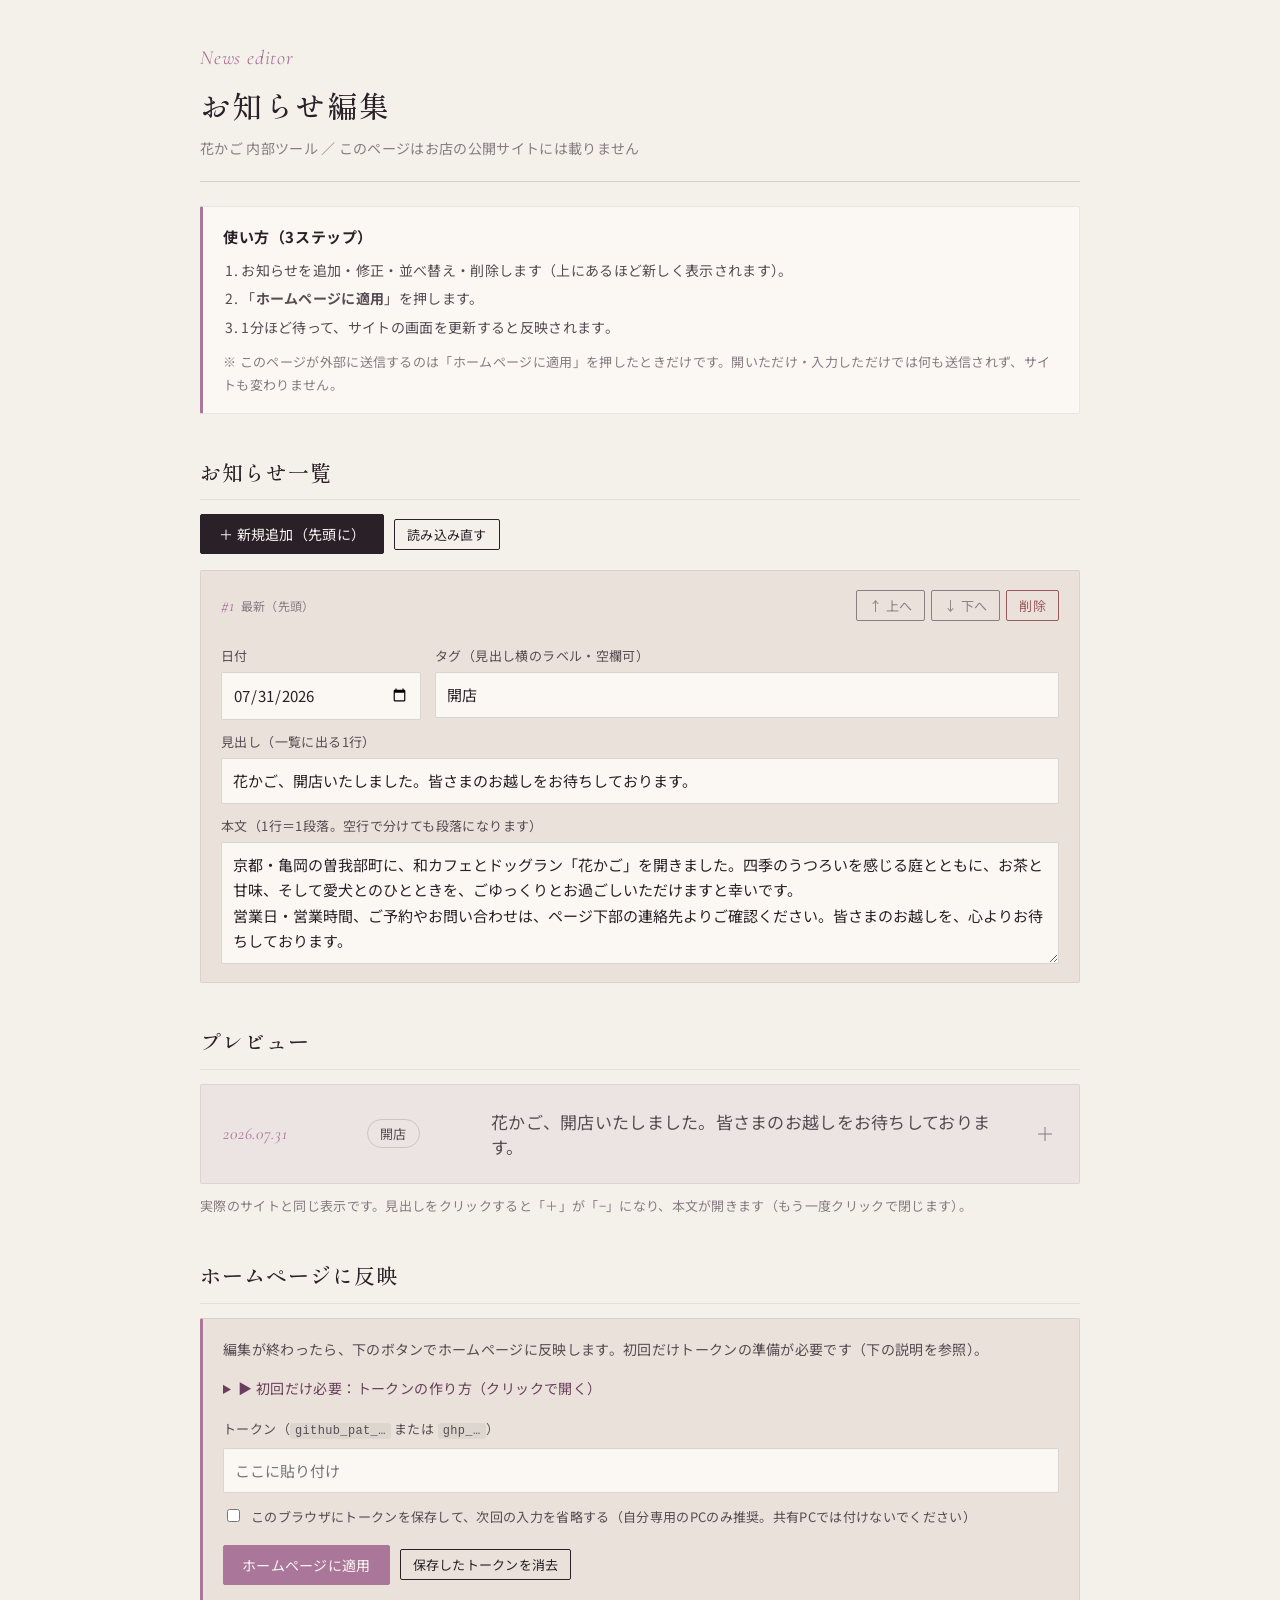
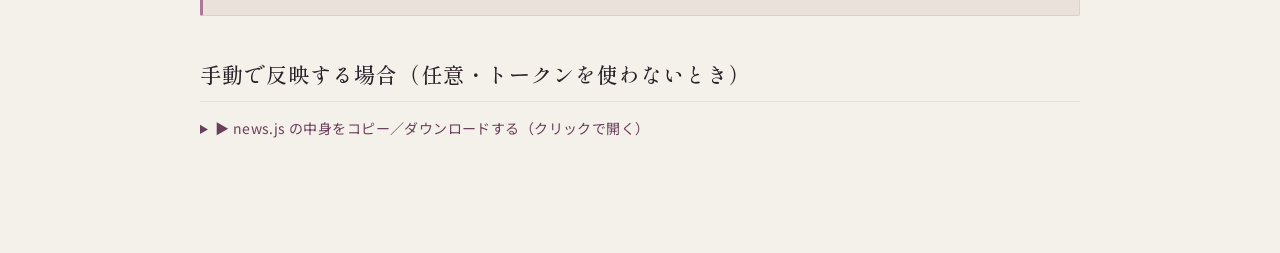
==== commit 67078efb: "エディタUIを平易化: 固定設定を隠しボタン名を「ホームページに適用」に - オーナー/リポジトリ/ブランチ/パス/コミットメッセージをフォームから撤去し固定値化 - ボタン文言を「GitHub に保" ====
--- a/tools/news-editor.html
+++ b/tools/news-editor.html
@@ -149,11 +149,11 @@
     <div class="guide">
       <h2>使い方（3ステップ）</h2>
       <ol>
-        <li>下のフォームで、お知らせを追加・修正・並べ替え・削除します（上にあるほど新しく表示されます）。<strong>プレビューがそのまま公開後の見た目・内容です。</strong></li>
-        <li>「<strong>GitHub に保存（コミット）</strong>」を押します（表示されている内容がそのまま保存されます。事前の「書き出し」操作は不要）。</li>
-        <li>1分ほど待って、サイトを <code>Ctrl + F5</code>（スーパーリロード）で開き直すと反映されます。</li>
+        <li>お知らせを追加・修正・並べ替え・削除します（上にあるほど新しく表示されます）。</li>
+        <li>「<strong>ホームページに適用</strong>」を押します。</li>
+        <li>1分ほど待って、サイトの画面を更新すると反映されます。</li>
       </ol>
-      <p class="note">※ このページが外部に送信するのは「GitHub に保存」を押したときだけ（あなたのトークンを使って GitHub に書き込みます）。開いただけ・入力しただけでは何も送信されず、サイトも変わりません。</p>
+      <p class="note">※ このページが外部に送信するのは「ホームページに適用」を押したときだけです。開いただけ・入力しただけでは何も送信されず、サイトも変わりません。</p>
     </div>
 
     <h2 class="sec">お知らせ一覧</h2>
@@ -167,9 +167,9 @@
     <ul class="pv" id="pvList"></ul>
     <p class="hint">実際のサイトと同じ表示です。見出しをクリックすると「＋」が「−」になり、本文が開きます（もう一度クリックで閉じます）。</p>
 
-    <h2 class="sec">保存（プレビューの内容がそのまま反映されます）</h2>
+    <h2 class="sec">ホームページに反映</h2>
     <div class="gh">
-      <p class="gh-lead"><strong>いま上のプレビューに表示されている内容が、そのまま保存されます。</strong>「書き出す」などの事前操作は不要です。下のボタンで <code>content/news.js</code> を GitHub に直接更新します。</p>
+      <p class="gh-lead">編集が終わったら、下のボタンでホームページに反映します。初回だけトークンの準備が必要です（下の説明を参照）。</p>
 
       <details class="gh-help">
         <summary>▶ 初回だけ必要：トークンの作り方（クリックで開く）</summary>
@@ -182,22 +182,13 @@
         <p class="note">※ トークンはこのリポジトリを書き換えられる鍵です。他人に渡さない・公開の場所に貼らないこと。上の権限（このリポジトリの Contents だけ）に絞れば、万一漏れても被害範囲を最小にできます。有効期限も短めがおすすめです。</p>
       </details>
 
-      <div class="gh-grid">
-        <label class="field">オーナー<input type="text" id="ghOwner" value="yusuke-nakakoji-japan" autocomplete="off"></label>
-        <label class="field">リポジトリ<input type="text" id="ghRepo" value="hanakago_homepages" autocomplete="off"></label>
-        <label class="field">ブランチ<input type="text" id="ghBranch" value="main" autocomplete="off"></label>
-        <label class="field">ファイルパス<input type="text" id="ghPath" value="content/news.js" autocomplete="off"></label>
-      </div>
       <label class="field">トークン（<code>github_pat_…</code> または <code>ghp_…</code>）
         <input type="password" id="ghToken" placeholder="ここに貼り付け" autocomplete="off">
       </label>
-      <label class="field">コミットメッセージ
-        <input type="text" id="ghMsg" value="お知らせを更新" autocomplete="off">
-      </label>
       <label class="gh-remember"><input type="checkbox" id="ghRemember"> このブラウザにトークンを保存して、次回の入力を省略する（自分専用のPCのみ推奨。共有PCでは付けないでください）</label>
 
       <div class="out-actions" style="margin-top:16px">
-        <button id="ghSaveBtn" class="accent">GitHub に保存（コミット）</button>
+        <button id="ghSaveBtn" class="accent">ホームページに適用</button>
         <button id="ghClearBtn" class="ghost small">保存したトークンを消去</button>
       </div>
       <div id="ghStatus" class="gh-status" hidden></div>
@@ -230,7 +221,7 @@
       "   =========================================================================\n" +
       "\n" +
       "   ■ 編集方法は2通り（どちらでも可）\n" +
-      "     1. tools/news-editor.html をブラウザで開いてフォームで編集し、書き出す\n" +
+      "     1. tools/news-editor.html をブラウザで開いてフォームで編集し、「ホームページに適用」を押す\n" +
       "     2. このファイルを直接編集する\n" +
       "        - { ... } を丸ごとコピーして上に貼り、date/tag/title/body を書き換える\n" +
       "        - 上にあるほど新しい。tag は不要なら \"\" 。body は段落ごとに \"...\" を , で区切る\n" +
@@ -435,8 +426,13 @@
 
     /* ===== A-②：GitHub へ直接コミット ===== */
     var GH_KEY = 'hanakago_news_gh_token';
-
-    function ghVal(id){ var el = document.getElementById(id); return el ? el.value.trim() : ''; }
+    // 固定設定（フォームからは操作しない）
+    var GH_OWNER  = 'yusuke-nakakoji-japan';
+    var GH_REPO   = 'hanakago_homepages';
+    var GH_BRANCH = 'main';
+    var GH_PATH   = 'content/news.js';
+    var GH_MSG    = 'お知らせを更新';
+
     function ghStatus(kind, html){
       var el = document.getElementById('ghStatus');
       el.hidden = false; el.className = 'gh-status ' + kind; el.innerHTML = html;
@@ -463,14 +459,13 @@
     } catch (_e) {}
 
     document.getElementById('ghSaveBtn').addEventListener('click', function(){
-      var owner  = ghVal('ghOwner'),
-          repo   = ghVal('ghRepo'),
-          branch = ghVal('ghBranch') || 'main',
-          pathf  = ghVal('ghPath'),
+      var owner  = GH_OWNER,
+          repo   = GH_REPO,
+          branch = GH_BRANCH,
+          pathf  = GH_PATH,
           token  = document.getElementById('ghToken').value.trim(),
-          msg    = ghVal('ghMsg') || 'お知らせを更新';
-
-      if (!owner || !repo || !pathf) { ghStatus('err', 'オーナー・リポジトリ・ファイルパスを入力してください。'); return; }
+          msg    = GH_MSG;
+
       if (!token) { ghStatus('err', 'トークンを入力してください。作り方は上の説明を開いてください。'); return; }
 
       // 保存する/しないをここで反映
@@ -493,7 +488,7 @@
           if (res.status === 404) return { sha: undefined }; // 新規作成
           if (res.status === 401) throw new Error('認証に失敗しました（401）。トークンが正しいか・期限切れでないか確認してください。');
           if (res.status === 403) throw new Error('権限がありません（403）。トークンに「Contents: Read and write」があるか、対象リポジトリが選ばれているか確認してください。');
-          if (!res.ok) throw new Error('現在のファイル取得に失敗（' + res.status + '）。オーナー／リポジトリ／ブランチ／パスをご確認ください。');
+          if (!res.ok) throw new Error('現在のファイル取得に失敗（' + res.status + '）。少し時間をおいて再度お試しください。');
           return res.json();
         })
         // 2) PUT でコミット
@@ -510,8 +505,8 @@
             throw new Error('保存に失敗（' + r.status + '）：' + m);
           }
           var url = (r.data.commit && r.data.commit.html_url) || '';
-          ghStatus('ok', '✅ 保存しました。GitHub Pages への反映まで数十秒〜数分かかります。' +
-                          (url ? '\nコミット: <a href="' + url + '" target="_blank" rel="noopener">' + url + '</a>' : ''));
+          ghStatus('ok', '✅ ホームページに反映しました。実際に表示されるまで数十秒〜数分かかります。少し待ってから、サイトの画面を更新して確認してください。' +
+                          (url ? '\n変更の記録: <a href="' + url + '" target="_blank" rel="noopener">' + url + '</a>' : ''));
         })
         .catch(function(err){
           ghStatus('err', '⚠ ' + ((err && err.message) ? err.message : String(err)) +
